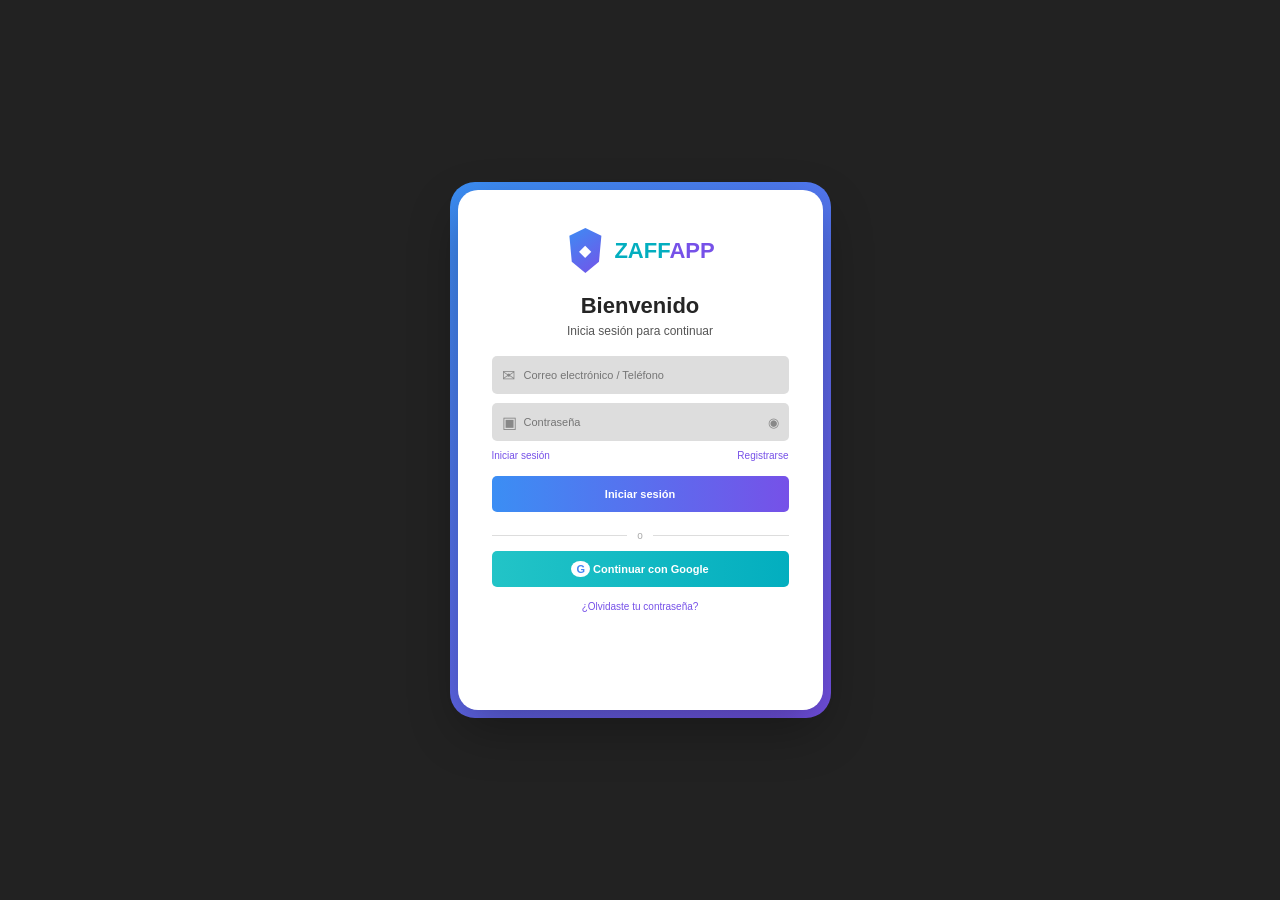
==== Inicio de sesion,Registro e Historial Front Julian-20261007T182016Z-1-001/Inicio de sesion,Registro e Historial Front Julian/Inicio sesion/index.html @ 6aef1ea2 "Front Historial corregido y adaptado" ====
<!DOCTYPE html>
<html lang="en">
<head>
    <meta charset="UTF-8">
    <meta name="viewport" content="width=device-width, initial-scale=1.0">
    <title>Front 1</title>
</head>
<body>
    <!DOCTYPE html>
<html lang="es">
<head>
    <meta charset="UTF-8">
    <meta name="viewport" content="width=device-width, initial-scale=1.0">
    <title>ZAFFAPP</title>
    <link rel="stylesheet" href="style.css">
</head>

<body>

    <!-- ================= LOGIN ================= -->
    <section id="loginScreen" class="screen active">

        <div class="auth-card">

            <div class="logo">
                <div class="logo-icon">◆</div>
                <div class="logo-text">
                    ZAFF<span>APP</span>
                </div>
            </div>

            <h1>Bienvenido</h1>
            <p class="subtitle">Inicia sesión para continuar</p>

            <div class="input-box">
                <span>✉</span>
                <input 
                    type="text" 
                    placeholder="Correo electrónico / Teléfono">
            </div>

            <div class="input-box">
                <span>▣</span>
                <input 
                    type="password" 
                    id="loginPassword"
                    placeholder="Contraseña">

                <button onclick="mostrarPassword('loginPassword')">
                    ◉
                </button>
            </div>

            <div class="links">
                <button>Iniciar sesión</button>

                <button onclick="mostrarPantalla('registerScreen')">
                    Registrarse
                </button>
            </div>

            <button 
                class="main-button"
                onclick="mostrarPantalla('historyScreen')">
                Iniciar sesión
            </button>

            <div class="separador">
                <span>o</span>
            </div>

            <button class="google-button">
                <b>G</b>
                Continuar con Google
            </button>

            <button class="forgot">
                ¿Olvidaste tu contraseña?
            </button>

        </div>

    </section>


    <!-- ================= REGISTRO ================= -->
    <section id="registerScreen" class="screen">

        <div class="auth-card register">

            <button 
                class="back"
                onclick="mostrarPantalla('loginScreen')">
                ‹
            </button>

            <div class="profile-icon">
                ●
            </div>

            <h1>Registro</h1>
            <p class="subtitle">Crea tu cuenta</p>

            <div class="input-box">
                <span>♙</span>
                <input 
                    type="text"
                    placeholder="Nombre de usuario">
            </div>

            <div class="input-box">
                <span>✉</span>
                <input 
                    type="email"
                    placeholder="Correo electrónico">
            </div>

            <div class="input-box">
                <span>▣</span>
                <input 
                    type="text"
                    placeholder="N. Identificación">
            </div>

            <div class="input-box">
                <span>⌕</span>
                <input 
                    type="tel"
                    placeholder="N. Teléfono">
            </div>

            <div class="input-box">
                <span>▣</span>

                <input 
                    type="password"
                    id="registerPassword"
                    placeholder="Contraseña">

                <button 
                    onclick="mostrarPassword('registerPassword')">
                    ◉
                </button>
            </div>

            <button 
                class="main-button"
                onclick="mostrarPantalla('loginScreen')">

                Registrarse

            </button>

            <p class="cuenta">
                ¿Ya tienes cuenta?

                <button 
                    onclick="mostrarPantalla('loginScreen')">

                    Iniciar sesión

                </button>
            </p>

        </div>

    </section>


    <!-- ================= HISTORIAL ================= -->
    <section id="historyScreen" class="screen dashboard-screen">

        <div class="dashboard">

            <!-- SIDEBAR -->

            <aside class="sidebar">

                <div class="side-logo">

                    <div class="logo-icon small">
                        ◆
                    </div>

                    <div class="logo-text">
                        ZAFF<span>APP</span>
                    </div>

                </div>


                <nav>

                    <button class="nav active">
                        ▤
                        <span>Historia</span>
                    </button>

                    <button class="nav">
                        ▥
                        <span>Estadísticas</span>
                    </button>

                    <button class="nav">
                        ⚑
                        <span>Reportes</span>
                    </button>

                    <button class="nav">
                        ▧
                        <span>Mapa</span>
                    </button>

                    <button class="nav">
                        ♧
                        <span>Notificaciones</span>
                    </button>

                    <button class="nav">
                        ⚙
                        <span>Configuración</span>
                    </button>

                </nav>


                <div class="user">

                    <div class="avatar">
                        ●
                    </div>

                    <div>
                        <strong>
                            Nombre_de_usuario
                        </strong>

                        <small>
                            Ver perfil ›
                        </small>
                    </div>

                </div>

            </aside>


            <!-- CONTENIDO -->

            <main class="content">

                <header class="topbar">

                    <div></div>

                    <div class="top-icons">

                        <button>♧</button>
                        <button>⚙</button>

                        <div class="mini-avatar">
                            ●
                        </div>

                    </div>

                </header>


                <div class="page">

                    <h2>Historial</h2>

                    <p class="description">
                        Consulta tus reportes realizados y su estado actual.
                    </p>


                    <!-- BUSCADOR -->

                    <div class="search">

                        <input 
                            type="text"
                            id="searchInput"
                            placeholder="">

                        <span>⌕</span>

                    </div>


                    <!-- FILTROS -->

                    <div class="tabs">

                        <button 
                            class="tab active"
                            onclick="filtrar('Todos', this)">
                            Todos
                        </button>

                        <button 
                            class="tab"
                            onclick="filtrar('En revisión', this)">
                            En revisión
                        </button>

                        <button 
                            class="tab"
                            onclick="filtrar('En proceso', this)">
                            En proceso
                        </button>

                        <button 
                            class="tab"
                            onclick="filtrar('Resueltos', this)">
                            Resueltos
                        </button>

                    </div>


                    <!-- TABLA -->

                    <div class="table">

                        <div class="table-header">

                            <span>Reporte</span>
                            <span>Ubicación</span>
                            <span>Fecha</span>
                            <span>Prioridad</span>

                        </div>


                        <!-- REPORTE 1 -->

                        <div 
                            class="report"
                            data-status="En proceso">

                            <div class="report-info">

                                <div class="report-image road"></div>

                                <div>

                                    <strong>
                                        Vía en mal estado
                                    </strong>

                                    <small>
                                        • Infraestructura
                                    </small>

                                </div>

                            </div>


                            <div class="location">

                                📍 Calle 26 con Carrera 9

                                <small>
                                    Soacha
                                </small>

                            </div>


                            <div>
                                22 de Mayo de 2026
                            </div>


                            <div>
                                <span class="priority high">
                                    Alta
                                </span>
                            </div>

                        </div>


                        <!-- REPORTE 2 -->

                        <div 
                            class="report"
                            data-status="En revisión">

                            <div class="report-info">

                                <div class="report-image protest"></div>

                                <div>

                                    <strong>
                                        Protestas
                                    </strong>

                                    <small>
                                        • Manifestaciones
                                    </small>

                                </div>

                            </div>


                            <div class="location">

                                📍 Carrera 7 con Calle 15

                                <small>
                                    Parque Central
                                </small>

                            </div>


                            <div>
                                22 de Mayo de 2026
                            </div>


                            <div>

                                <span class="priority medium">
                                    Media
                                </span>

                            </div>

                        </div>


                        <!-- REPORTE 3 -->

                        <div 
                            class="report"
                            data-status="Resueltos">

                            <div class="report-info">

                                <div class="report-image robbery"></div>

                                <div>

                                    <strong>
                                        Hurto
                                    </strong>

                                    <small>
                                        • Robos
                                    </small>

                                </div>

                            </div>


                            <div class="location">

                                📍 Calle 3 con Carrera 2

                                <small>
                                    Barrio El Progreso
                                </small>

                            </div>


                            <div>
                                21 de Mayo de 2026
                            </div>


                            <div>

                                <span class="priority low">
                                    Baja
                                </span>

                            </div>

                        </div>

                    </div>

                </div>

            </main>

        </div>

    </section>


    <script src="script.js"></script>

</body>
</html>
</body>
</html>
---- Inicio de sesion,Registro e Historial Front Julian-20261007T182016Z-1-001/Inicio de sesion,Registro e Historial Front Julian/Inicio sesion/style.css ----
* {
    margin: 0;
    padding: 0;
    box-sizing: border-box;
}

:root {

    --azul: #3B8EF4;
    --cyan: #03AEBF;
    --turquesa: #22C4C7;
    --morado: #7651E8;
    --lila: #9A79F2;

    --gris: #dddddf;
    --texto: #252525;

}


body {

    font-family: Arial, Helvetica, sans-serif;

    background: #222;

    color: var(--texto);

}


/* =====================================
   PANTALLAS
===================================== */

.screen {

    display: none;

    min-height: 100vh;

}


.screen.active {

    display: flex;

}


/* =====================================
   LOGIN / REGISTRO
===================================== */

#loginScreen,
#registerScreen {

    align-items: center;

    justify-content: center;

    padding: 30px;

}


.auth-card {

    width: 365px;

    min-height: 520px;

    padding: 38px 34px;

    background: white;

    border-radius: 20px;

    position: relative;

    box-shadow:
        0 20px 50px rgba(0,0,0,.3);

}


.auth-card::before {

    content: "";

    position: absolute;

    z-index: -1;

    inset: -8px;

    border-radius: 25px;

    background:
        linear-gradient(
            140deg,
            var(--azul),
            var(--morado)
        );

}


.logo {

    display: flex;

    justify-content: center;

    align-items: center;

    gap: 9px;

}


.logo-icon {

    width: 40px;

    height: 45px;

    display: grid;

    place-items: center;

    color: white;

    background:
        linear-gradient(
            145deg,
            var(--azul),
            var(--morado)
        );

    clip-path:
        polygon(
            50% 0,
            90% 17%,
            84% 75%,
            50% 100%,
            16% 75%,
            10% 17%
        );

}


.logo-text {

    font-size: 22px;

    font-weight: bold;

    color: var(--cyan);

}


.logo-text span {

    color: var(--morado);

}


.auth-card h1 {

    text-align: center;

    margin-top: 20px;

    font-size: 22px;

}


.subtitle {

    text-align: center;

    font-size: 12px;

    color: #555;

    margin: 5px 0 18px;

}


/* =====================================
   INPUTS
===================================== */

.input-box {

    width: 100%;

    height: 38px;

    background: #ddd;

    border-radius: 5px;

    display: flex;

    align-items: center;

    padding: 0 10px;

    margin: 9px 0;

}


.input-box span {

    width: 22px;

    color: #888;

}


.input-box input {

    flex: 1;

    border: none;

    outline: none;

    background: transparent;

    font-size: 11px;

}


.input-box button {

    border: none;

    background: transparent;

    color: #888;

    cursor: pointer;

}


/* =====================================
   LINKS
===================================== */

.links {

    display: flex;

    justify-content: space-between;

    margin: 6px 0 15px;

}


.links button,
.forgot {

    border: none;

    background: transparent;

    color: var(--morado);

    font-size: 10px;

    cursor: pointer;

}


/* =====================================
   BOTONES
===================================== */

.main-button {

    width: 100%;

    height: 36px;

    border: none;

    border-radius: 5px;

    background:
        linear-gradient(
            90deg,
            var(--azul),
            var(--morado)
        );

    color: white;

    font-size: 11px;

    font-weight: bold;

    cursor: pointer;

}


.main-button:hover {

    filter: brightness(1.1);

}


.separador {

    display: flex;

    align-items: center;

    gap: 10px;

    margin: 18px 0 10px;

    color: #aaa;

    font-size: 10px;

}


.separador::before,
.separador::after {

    content: "";

    height: 1px;

    background: #ddd;

    flex: 1;

}


.google-button {

    width: 100%;

    height: 36px;

    border: none;

    border-radius: 5px;

    color: white;

    font-weight: bold;

    font-size: 11px;

    background:
        linear-gradient(
            90deg,
            var(--turquesa),
            var(--cyan)
        );

}


.google-button b {

    background: white;

    color: #4285F4;

    border-radius: 50%;

    padding: 2px 5px;

}


.forgot {

    display: block;

    margin: 14px auto;

}


/* =====================================
   REGISTRO
===================================== */

.register {

    min-height: 550px;

}


.back {

    position: absolute;

    left: 15px;

    top: 10px;

    border: none;

    background: transparent;

    font-size: 27px;

    color: #777;

}


.profile-icon {

    width: 58px;

    height: 58px;

    margin: 0 auto;

    border-radius: 50%;

    display: grid;

    place-items: center;

    background:
        linear-gradient(
            145deg,
            var(--lila),
            var(--morado)
        );

    color: white;

    font-size: 25px;

}


.register h1 {

    margin-top: 10px;

}


.cuenta {

    text-align: center;

    font-size: 10px;

    margin-top: 12px;

}


.cuenta button {

    border: none;

    background: transparent;

    color: var(--morado);

    cursor: pointer;

}


/* =====================================
   DASHBOARD
===================================== */

.dashboard-screen {

    align-items: center;

    justify-content: center;

    padding: 30px;

}


.dashboard {

    width: min(1060px, 95vw);

    min-height: 560px;

    background: white;

    display: flex;

    border-radius: 12px;

    overflow: hidden;

    box-shadow:
        0 20px 50px rgba(0,0,0,.35);

}


/* =====================================
   SIDEBAR
===================================== */

.sidebar {

    width: 205px;

    border-right: 1px solid #eee;

    padding: 25px 15px;

    display: flex;

    flex-direction: column;

}


.side-logo {

    display: flex;

    align-items: center;

    gap: 8px;

    margin-bottom: 25px;

}


.logo-icon.small {

    width: 29px;

    height: 33px;

    font-size: 12px;

}


.side-logo .logo-text {

    font-size: 18px;

}


nav {

    display: flex;

    flex-direction: column;

    gap: 3px;

}


.nav {

    width: 100%;

    height: 35px;

    border: none;

    border-radius: 5px;

    background: transparent;

    color: #555;

    text-align: left;

    padding: 0 12px;

    font-size: 11px;

    cursor: pointer;

}


.nav span {

    margin-left: 8px;

}


.nav.active {

    background: var(--morado);

    color: white;

}


.user {

    margin-top: auto;

    padding-top: 12px;

    border-top: 1px solid #eee;

    display: flex;

    align-items: center;

    gap: 8px;

}


.avatar {

    width: 35px;

    height: 35px;

    border-radius: 50%;

    display: grid;

    place-items: center;

    background:
        linear-gradient(
            145deg,
            var(--lila),
            var(--morado)
        );

    color: white;

}


.user strong {

    font-size: 9px;

    display: block;

}


.user small {

    font-size: 8px;

    color: #777;

}


/* =====================================
   CONTENIDO
===================================== */

.content {

    flex: 1;

}


.topbar {

    height: 55px;

    border-bottom: 1px solid #eee;

    display: flex;

    justify-content: space-between;

    align-items: center;

    padding: 0 18px;

}


.top-icons {

    display: flex;

    align-items: center;

    gap: 12px;

}


.top-icons button {

    border: none;

    background: transparent;

    color: #777;

    font-size: 16px;

}


.mini-avatar {

    width: 26px;

    height: 26px;

    border-radius: 50%;

    display: grid;

    place-items: center;

    background:
        linear-gradient(
            145deg,
            var(--lila),
            var(--morado)
        );

    color: white;

    font-size: 10px;

}


.page {

    padding: 18px 25px;

}


.page h2 {

    font-size: 18px;

}


.description {

    font-size: 10px;

    color: #555;

    margin: 4px 0 12px;

}


/* =====================================
   BUSCADOR
===================================== */

.search {

    height: 31px;

    border: 1px solid #ddd;

    border-radius: 5px;

    display: flex;

    align-items: center;

    padding: 0 8px;

    margin-bottom: 9px;

}


.search input {

    flex: 1;

    border: none;

    outline: none;

}


.search span {

    color: #999;

}


/* =====================================
   TABS
===================================== */

.tabs {

    display: flex;

    border: 1px solid #ddd;

    border-radius: 5px;

    overflow: hidden;

    margin-bottom: 8px;

}


.tab {

    flex: 1;

    height: 29px;

    border: none;

    background: white;

    font-size: 9px;

    color: #555;

    cursor: pointer;

}


.tab.active {

    background: var(--morado);

    color: white;

}


/* =====================================
   TABLA
===================================== */

.table {

    border: 1px solid #ddd;

    border-radius: 7px;

    overflow: hidden;

}


.table-header,
.report {

    display: grid;

    grid-template-columns:
        2fr
        1.45fr
        1.1fr
        .65fr;

    align-items: center;

}


.table-header {

    min-height: 32px;

    padding: 0 10px;

    background: #fafafa;

    font-size: 9px;

    font-weight: bold;

    color: #555;

}


.report {

    min-height: 72px;

    padding: 7px 10px;

    border-top: 1px solid #eee;

    font-size: 8px;

}


.report-info {

    display: flex;

    align-items: center;

    gap: 9px;

}


.report-info strong {

    display: block;

    font-size: 9px;

}


.report-info small {

    color: #555;

}


/* =====================================
   IMÁGENES DE REPORTES
===================================== */

.report-image {

    width: 58px;

    height: 50px;

    border-radius: 6px;

}


/* Simulación de las imágenes */

.road {

    background:
        linear-gradient(
            145deg,
            #aaa,
            #555
        );

}


.protest {

    background:
        linear-gradient(
            30deg,
            #777,
            #bbb,
            #555
        );

}


.robbery {

    background:
        linear-gradient(
            120deg,
            #444,
            #aaa,
            #666
        );

}


/* =====================================
   UBICACIÓN
===================================== */

.location {

    line-height: 1.5;

}


.location small {

    display: block;

    color: #555;

}


/* =====================================
   PRIORIDADES
===================================== */

.priority {

    padding: 3px 7px;

    border-radius: 20px;

    font-size: 8px;

}


.high {

    background: #ffe0e0;

    color: #c33;

}


.medium {

    background: #fff0cc;

    color: #a66a00;

}


.low {

    background: #ddf4e5;

    color: #27844a;

}


/* =====================================
   RESPONSIVE
===================================== */

@media(max-width: 750px) {

    .sidebar {

        width: 150px;

    }

    .table-header,
    .report {

        grid-template-columns:
            2fr
            1.2fr;

    }

    .table-header span:nth-child(3),
    .table-header span:nth-child(4),

    .report > div:nth-child(3),
    .report > div:nth-child(4) {

        display: none;

    }

}


@media(max-width: 550px) {

    .dashboard {

        width: 100%;

    }

    .sidebar {

        width: 60px;

        padding: 20px 8px;

    }

    .side-logo .logo-text,
    .nav span,
    .user div:last-child {

        display: none;

    }

    .nav {

        text-align: center;

        padding: 0;

    }

    .user {

        justify-content: center;

    }

}
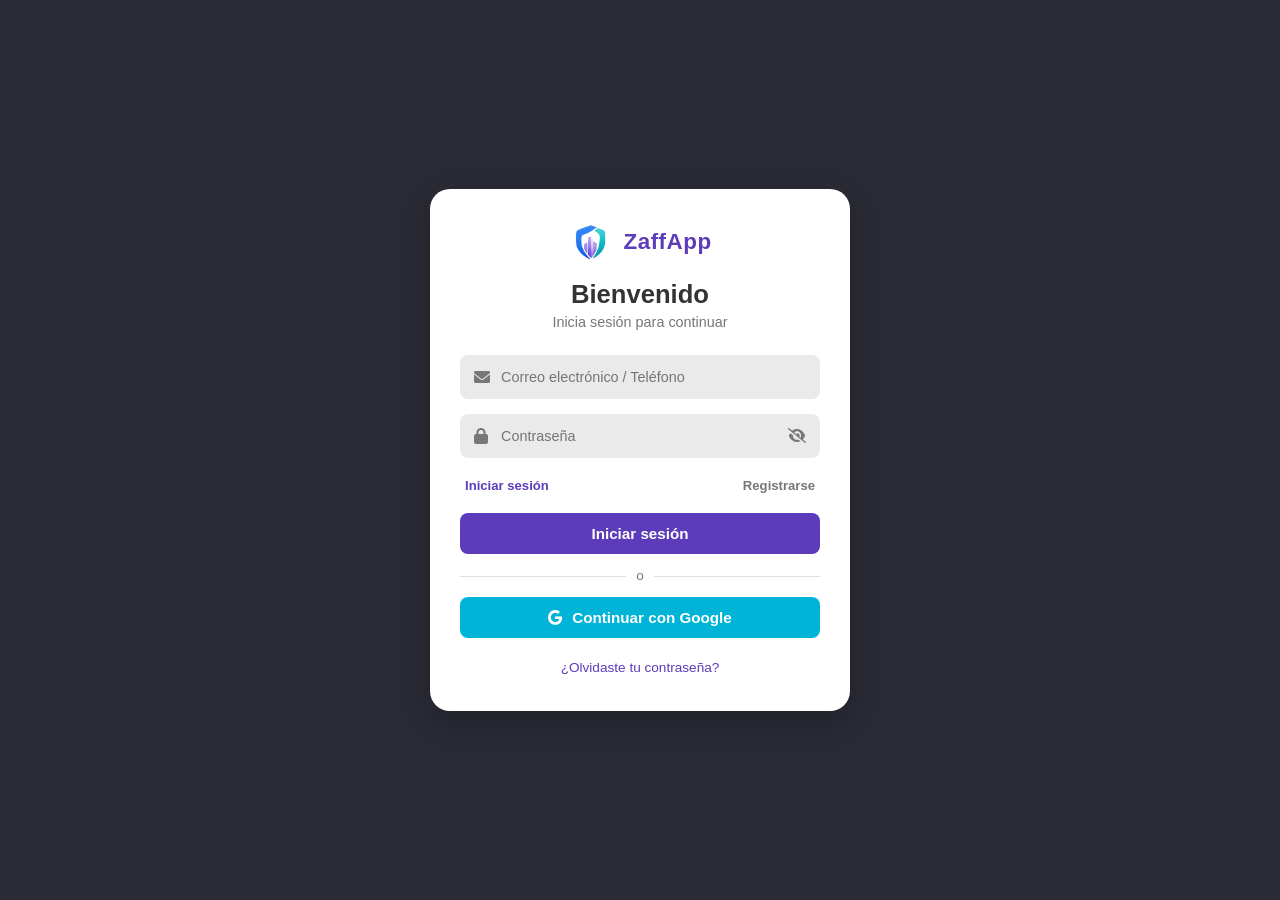
==== commit f0e9ddcd: "Cambios desde main para el login y registro" ====
--- a/Inicio de sesion,Registro e Historial Front Julian-20261007T182016Z-1-001/Inicio de sesion,Registro e Historial Front Julian/Inicio sesion/index.html
+++ b/Inicio de sesion,Registro e Historial Front Julian-20261007T182016Z-1-001/Inicio de sesion,Registro e Historial Front Julian/Inicio sesion/index.html
@@ -1,507 +1,70 @@
 <!DOCTYPE html>
-<html lang="en">
-<head>
-    <meta charset="UTF-8">
-    <meta name="viewport" content="width=device-width, initial-scale=1.0">
-    <title>Front 1</title>
-</head>
-<body>
-    <!DOCTYPE html>
 <html lang="es">
 <head>
     <meta charset="UTF-8">
     <meta name="viewport" content="width=device-width, initial-scale=1.0">
-    <title>ZAFFAPP</title>
+    <title>Zaffapp - Iniciar Sesión</title>
+    <!-- Mismas fuentes e iconos que la plataforma principal -->
+    <link href="https://cdnjs.cloudflare.com/ajax/libs/font-awesome/6.0.0/css/all.min.css" rel="stylesheet">
     <link rel="stylesheet" href="style.css">
 </head>
-
 <body>
 
-    <!-- ================= LOGIN ================= -->
-    <section id="loginScreen" class="screen active">
-
+    <main class="auth-container">
         <div class="auth-card">
-
-            <div class="logo">
-                <div class="logo-icon">◆</div>
-                <div class="logo-text">
-                    ZAFF<span>APP</span>
-                </div>
+            
+            <!-- Logo Zaffapp -->
+            <div class="logo-container">
+                <img src="logo.png" alt="Logo Zaffapp" class="logo-img">
+                <span class="logo-text">ZaffApp</span>
             </div>
 
-            <h1>Bienvenido</h1>
-            <p class="subtitle">Inicia sesión para continuar</p>
-
-            <div class="input-box">
-                <span>✉</span>
-                <input 
-                    type="text" 
-                    placeholder="Correo electrónico / Teléfono">
+            <!-- Encabezado -->
+            <div class="auth-header">
+                <h2>Bienvenido</h2>
+                <p>Inicia sesión para continuar</p>
             </div>
 
-            <div class="input-box">
-                <span>▣</span>
-                <input 
-                    type="password" 
-                    id="loginPassword"
-                    placeholder="Contraseña">
+            <!-- Formulario de acceso -->
+            <form class="auth-form">
+                <div class="input-field">
+                    <i class="fas fa-envelope input-icon"></i>
+                    <input type="text" placeholder="Correo electrónico / Teléfono" required>
+                </div>
 
-                <button onclick="mostrarPassword('loginPassword')">
-                    ◉
-                </button>
-            </div>
+                <div class="input-field">
+                    <i class="fas fa-lock input-icon"></i>
+                    <input type="password" placeholder="Contraseña" required>
+                    <i class="fas fa-eye-slash toggle-password"></i>
+                </div>
 
-            <div class="links">
-                <button>Iniciar sesión</button>
+                <!-- Pestañas / Alternador -->
+                <div class="auth-tabs">
+                    <a href="#" class="tab-link active">Iniciar sesión</a>
+                    <a href="#" class="tab-link">Registrarse</a>
+                </div>
 
-                <button onclick="mostrarPantalla('registerScreen')">
-                    Registrarse
-                </button>
-            </div>
+                <!-- Botón Principal -->
+                <button type="submit" class="btn btn-primary">Iniciar sesión</button>
+            </form>
 
-            <button 
-                class="main-button"
-                onclick="mostrarPantalla('historyScreen')">
-                Iniciar sesión
-            </button>
-
-            <div class="separador">
+            <!-- Separador -->
+            <div class="divider">
                 <span>o</span>
             </div>
 
-            <button class="google-button">
-                <b>G</b>
-                Continuar con Google
+            <!-- Botón Social -->
+            <button type="button" class="btn btn-google">
+                <i class="fab fa-google"></i> Continuar con Google
             </button>
 
-            <button class="forgot">
-                ¿Olvidaste tu contraseña?
-            </button>
+            <!-- Recuperación de clave -->
+            <div class="auth-footer">
+                <a href="#" class="forgot-link">¿Olvidaste tu contraseña?</a>
+            </div>
 
         </div>
-
-    </section>
-
-
-    <!-- ================= REGISTRO ================= -->
-    <section id="registerScreen" class="screen">
-
-        <div class="auth-card register">
-
-            <button 
-                class="back"
-                onclick="mostrarPantalla('loginScreen')">
-                ‹
-            </button>
-
-            <div class="profile-icon">
-                ●
-            </div>
-
-            <h1>Registro</h1>
-            <p class="subtitle">Crea tu cuenta</p>
-
-            <div class="input-box">
-                <span>♙</span>
-                <input 
-                    type="text"
-                    placeholder="Nombre de usuario">
-            </div>
-
-            <div class="input-box">
-                <span>✉</span>
-                <input 
-                    type="email"
-                    placeholder="Correo electrónico">
-            </div>
-
-            <div class="input-box">
-                <span>▣</span>
-                <input 
-                    type="text"
-                    placeholder="N. Identificación">
-            </div>
-
-            <div class="input-box">
-                <span>⌕</span>
-                <input 
-                    type="tel"
-                    placeholder="N. Teléfono">
-            </div>
-
-            <div class="input-box">
-                <span>▣</span>
-
-                <input 
-                    type="password"
-                    id="registerPassword"
-                    placeholder="Contraseña">
-
-                <button 
-                    onclick="mostrarPassword('registerPassword')">
-                    ◉
-                </button>
-            </div>
-
-            <button 
-                class="main-button"
-                onclick="mostrarPantalla('loginScreen')">
-
-                Registrarse
-
-            </button>
-
-            <p class="cuenta">
-                ¿Ya tienes cuenta?
-
-                <button 
-                    onclick="mostrarPantalla('loginScreen')">
-
-                    Iniciar sesión
-
-                </button>
-            </p>
-
-        </div>
-
-    </section>
-
-
-    <!-- ================= HISTORIAL ================= -->
-    <section id="historyScreen" class="screen dashboard-screen">
-
-        <div class="dashboard">
-
-            <!-- SIDEBAR -->
-
-            <aside class="sidebar">
-
-                <div class="side-logo">
-
-                    <div class="logo-icon small">
-                        ◆
-                    </div>
-
-                    <div class="logo-text">
-                        ZAFF<span>APP</span>
-                    </div>
-
-                </div>
-
-
-                <nav>
-
-                    <button class="nav active">
-                        ▤
-                        <span>Historia</span>
-                    </button>
-
-                    <button class="nav">
-                        ▥
-                        <span>Estadísticas</span>
-                    </button>
-
-                    <button class="nav">
-                        ⚑
-                        <span>Reportes</span>
-                    </button>
-
-                    <button class="nav">
-                        ▧
-                        <span>Mapa</span>
-                    </button>
-
-                    <button class="nav">
-                        ♧
-                        <span>Notificaciones</span>
-                    </button>
-
-                    <button class="nav">
-                        ⚙
-                        <span>Configuración</span>
-                    </button>
-
-                </nav>
-
-
-                <div class="user">
-
-                    <div class="avatar">
-                        ●
-                    </div>
-
-                    <div>
-                        <strong>
-                            Nombre_de_usuario
-                        </strong>
-
-                        <small>
-                            Ver perfil ›
-                        </small>
-                    </div>
-
-                </div>
-
-            </aside>
-
-
-            <!-- CONTENIDO -->
-
-            <main class="content">
-
-                <header class="topbar">
-
-                    <div></div>
-
-                    <div class="top-icons">
-
-                        <button>♧</button>
-                        <button>⚙</button>
-
-                        <div class="mini-avatar">
-                            ●
-                        </div>
-
-                    </div>
-
-                </header>
-
-
-                <div class="page">
-
-                    <h2>Historial</h2>
-
-                    <p class="description">
-                        Consulta tus reportes realizados y su estado actual.
-                    </p>
-
-
-                    <!-- BUSCADOR -->
-
-                    <div class="search">
-
-                        <input 
-                            type="text"
-                            id="searchInput"
-                            placeholder="">
-
-                        <span>⌕</span>
-
-                    </div>
-
-
-                    <!-- FILTROS -->
-
-                    <div class="tabs">
-
-                        <button 
-                            class="tab active"
-                            onclick="filtrar('Todos', this)">
-                            Todos
-                        </button>
-
-                        <button 
-                            class="tab"
-                            onclick="filtrar('En revisión', this)">
-                            En revisión
-                        </button>
-
-                        <button 
-                            class="tab"
-                            onclick="filtrar('En proceso', this)">
-                            En proceso
-                        </button>
-
-                        <button 
-                            class="tab"
-                            onclick="filtrar('Resueltos', this)">
-                            Resueltos
-                        </button>
-
-                    </div>
-
-
-                    <!-- TABLA -->
-
-                    <div class="table">
-
-                        <div class="table-header">
-
-                            <span>Reporte</span>
-                            <span>Ubicación</span>
-                            <span>Fecha</span>
-                            <span>Prioridad</span>
-
-                        </div>
-
-
-                        <!-- REPORTE 1 -->
-
-                        <div 
-                            class="report"
-                            data-status="En proceso">
-
-                            <div class="report-info">
-
-                                <div class="report-image road"></div>
-
-                                <div>
-
-                                    <strong>
-                                        Vía en mal estado
-                                    </strong>
-
-                                    <small>
-                                        • Infraestructura
-                                    </small>
-
-                                </div>
-
-                            </div>
-
-
-                            <div class="location">
-
-                                📍 Calle 26 con Carrera 9
-
-                                <small>
-                                    Soacha
-                                </small>
-
-                            </div>
-
-
-                            <div>
-                                22 de Mayo de 2026
-                            </div>
-
-
-                            <div>
-                                <span class="priority high">
-                                    Alta
-                                </span>
-                            </div>
-
-                        </div>
-
-
-                        <!-- REPORTE 2 -->
-
-                        <div 
-                            class="report"
-                            data-status="En revisión">
-
-                            <div class="report-info">
-
-                                <div class="report-image protest"></div>
-
-                                <div>
-
-                                    <strong>
-                                        Protestas
-                                    </strong>
-
-                                    <small>
-                                        • Manifestaciones
-                                    </small>
-
-                                </div>
-
-                            </div>
-
-
-                            <div class="location">
-
-                                📍 Carrera 7 con Calle 15
-
-                                <small>
-                                    Parque Central
-                                </small>
-
-                            </div>
-
-
-                            <div>
-                                22 de Mayo de 2026
-                            </div>
-
-
-                            <div>
-
-                                <span class="priority medium">
-                                    Media
-                                </span>
-
-                            </div>
-
-                        </div>
-
-
-                        <!-- REPORTE 3 -->
-
-                        <div 
-                            class="report"
-                            data-status="Resueltos">
-
-                            <div class="report-info">
-
-                                <div class="report-image robbery"></div>
-
-                                <div>
-
-                                    <strong>
-                                        Hurto
-                                    </strong>
-
-                                    <small>
-                                        • Robos
-                                    </small>
-
-                                </div>
-
-                            </div>
-
-
-                            <div class="location">
-
-                                📍 Calle 3 con Carrera 2
-
-                                <small>
-                                    Barrio El Progreso
-                                </small>
-
-                            </div>
-
-
-                            <div>
-                                21 de Mayo de 2026
-                            </div>
-
-
-                            <div>
-
-                                <span class="priority low">
-                                    Baja
-                                </span>
-
-                            </div>
-
-                        </div>
-
-                    </div>
-
-                </div>
-
-            </main>
-
-        </div>
-
-    </section>
-
-
-    <script src="script.js"></script>
+    </main>
 
 </body>
-</html>
-</body>
 </html>
--- a/Inicio de sesion,Registro e Historial Front Julian-20261007T182016Z-1-001/Inicio de sesion,Registro e Historial Front Julian/Inicio sesion/style.css
+++ b/Inicio de sesion,Registro e Historial Front Julian-20261007T182016Z-1-001/Inicio de sesion,Registro e Historial Front Julian/Inicio sesion/style.css
@@ -1,1161 +1,227 @@
+/* Mismas variables del sistema de diseño Zaffapp */
+:root {
+    --primary-color: #5c3cba;
+    --primary-light: #F0EDFF;
+    --primary-hover: #4a2fa3;
+    --text-dark: #333333;
+    --text-gray: #777777;
+    --bg-color: #2b2b36; /* Fondo oscuro de la pantalla de Login */
+    --white: #FFFFFF;
+    --border-color: #E0E0E0;
+    --input-bg: #EAEAEA;
+    --cyan-color: #00b4d8;
+    --cyan-hover: #0096c7;
+    --text-muted: #888888;
+}
+
 * {
     margin: 0;
     padding: 0;
     box-sizing: border-box;
-}
-
-:root {
-
-    --azul: #3B8EF4;
-    --cyan: #03AEBF;
-    --turquesa: #22C4C7;
-    --morado: #7651E8;
-    --lila: #9A79F2;
-
-    --gris: #dddddf;
-    --texto: #252525;
-
-}
-
+    font-family: 'Segoe UI', Tahoma, Geneva, Verdana, sans-serif;
+}
 
 body {
-
-    font-family: Arial, Helvetica, sans-serif;
-
-    background: #222;
-
-    color: var(--texto);
-
-}
-
-
-/* =====================================
-   PANTALLAS
-===================================== */
-
-.screen {
-
-    display: none;
-
+    background-color: var(--bg-color);
     min-height: 100vh;
-
-}
-
-
-.screen.active {
-
-    display: flex;
-
-}
-
-
-/* =====================================
-   LOGIN / REGISTRO
-===================================== */
-
-#loginScreen,
-#registerScreen {
-
-    align-items: center;
-
+    display: flex;
+    align-items: center;
     justify-content: center;
-
-    padding: 30px;
-
-}
-
-
+    padding: 20px;
+}
+
+/* Contenedor central */
+.auth-container {
+    width: 100%;
+    max-width: 420px;
+}
+
+/* Tarjeta Principal */
 .auth-card {
-
-    width: 365px;
-
-    min-height: 520px;
-
-    padding: 38px 34px;
-
-    background: white;
-
+    background-color: var(--white);
     border-radius: 20px;
-
+    padding: 35px 30px;
+    box-shadow: 0 10px 30px rgba(0, 0, 0, 0.25);
+    display: flex;
+    flex-direction: column;
+    align-items: center;
+}
+
+/* Identidad corporativa */
+.logo-container {
+    display: flex;
+    align-items: center;
+    gap: 10px;
+    margin-bottom: 20px;
+}
+
+.logo-img {
+    height: 36px;
+    width: auto;
+}
+
+.logo-text {
+    font-size: 1.4rem;
+    font-weight: 800;
+    color: var(--primary-color);
+    letter-spacing: 0.5px;
+}
+
+/* Textos de bienvenida */
+.auth-header {
+    text-align: center;
+    margin-bottom: 25px;
+}
+
+.auth-header h2 {
+    color: var(--text-dark);
+    font-size: 1.6rem;
+    font-weight: 700;
+    margin-bottom: 5px;
+}
+
+.auth-header p {
+    color: var(--text-gray);
+    font-size: 0.9rem;
+}
+
+/* Formulario e Inputs */
+.auth-form {
+    width: 100%;
+    display: flex;
+    flex-direction: column;
+    gap: 15px;
+}
+
+.input-field {
     position: relative;
-
-    box-shadow:
-        0 20px 50px rgba(0,0,0,.3);
-
-}
-
-
-.auth-card::before {
-
-    content: "";
-
+    display: flex;
+    align-items: center;
+}
+
+.input-field input {
+    width: 100%;
+    padding: 13px 40px;
+    background-color: var(--input-bg);
+    border: 1px solid transparent;
+    border-radius: 8px;
+    font-size: 0.9rem;
+    color: var(--text-dark);
+    outline: none;
+    transition: all 0.3s ease;
+}
+
+.input-field input:focus {
+    background-color: var(--white);
+    border-color: var(--primary-color);
+    box-shadow: 0 0 0 3px var(--primary-light);
+}
+
+.input-icon {
     position: absolute;
-
-    z-index: -1;
-
-    inset: -8px;
-
-    border-radius: 25px;
-
-    background:
-        linear-gradient(
-            140deg,
-            var(--azul),
-            var(--morado)
-        );
-
-}
-
-
-.logo {
-
-    display: flex;
-
+    left: 14px;
+    color: var(--text-gray);
+    font-size: 1rem;
+}
+
+.toggle-password {
+    position: absolute;
+    right: 14px;
+    color: var(--text-gray);
+    cursor: pointer;
+    font-size: 0.9rem;
+}
+
+/* Pestañas de navegación interna */
+.auth-tabs {
+    display: flex;
+    justify-content: space-between;
+    margin: 5px 0;
+    padding: 0 5px;
+}
+
+.tab-link {
+    font-size: 0.82rem;
+    color: var(--primary-color);
+    text-decoration: none;
+    font-weight: 600;
+}
+
+.tab-link:not(.active) {
+    color: var(--text-gray);
+}
+
+.tab-link:hover {
+    text-decoration: underline;
+}
+
+/* Botones */
+.btn {
+    width: 100%;
+    padding: 12px;
+    border: none;
+    border-radius: 8px;
+    font-size: 0.95rem;
+    font-weight: 600;
+    cursor: pointer;
+    display: flex;
+    align-items: center;
     justify-content: center;
-
-    align-items: center;
-
-    gap: 9px;
-
-}
-
-
-.logo-icon {
-
-    width: 40px;
-
-    height: 45px;
-
-    display: grid;
-
-    place-items: center;
-
-    color: white;
-
-    background:
-        linear-gradient(
-            145deg,
-            var(--azul),
-            var(--morado)
-        );
-
-    clip-path:
-        polygon(
-            50% 0,
-            90% 17%,
-            84% 75%,
-            50% 100%,
-            16% 75%,
-            10% 17%
-        );
-
-}
-
-
-.logo-text {
-
-    font-size: 22px;
-
-    font-weight: bold;
-
-    color: var(--cyan);
-
-}
-
-
-.logo-text span {
-
-    color: var(--morado);
-
-}
-
-
-.auth-card h1 {
-
+    gap: 10px;
+    transition: background-color 0.2s ease, transform 0.1s ease;
+}
+
+.btn:active {
+    transform: scale(0.99);
+}
+
+.btn-primary {
+    background-color: var(--primary-color);
+    color: var(--white);
+}
+
+.btn-primary:hover {
+    background-color: var(--primary-hover);
+}
+
+.btn-google {
+    background-color: var(--cyan-color);
+    color: var(--white);
+}
+
+.btn-google:hover {
+    background-color: var(--cyan-hover);
+}
+
+/* Separador "o" */
+.divider {
+    width: 100%;
     text-align: center;
-
+    border-bottom: 1px solid var(--border-color);
+    line-height: 0.1em;
+    margin: 20px 0;
+}
+
+.divider span {
+    background: var(--white);
+    padding: 0 10px;
+    color: var(--text-gray);
+    font-size: 0.85rem;
+}
+
+/* Pie de tarjeta */
+.auth-footer {
     margin-top: 20px;
-
-    font-size: 22px;
-
-}
-
-
-.subtitle {
-
     text-align: center;
-
-    font-size: 12px;
-
-    color: #555;
-
-    margin: 5px 0 18px;
-
-}
-
-
-/* =====================================
-   INPUTS
-===================================== */
-
-.input-box {
-
-    width: 100%;
-
-    height: 38px;
-
-    background: #ddd;
-
-    border-radius: 5px;
-
-    display: flex;
-
-    align-items: center;
-
-    padding: 0 10px;
-
-    margin: 9px 0;
-
-}
-
-
-.input-box span {
-
-    width: 22px;
-
-    color: #888;
-
-}
-
-
-.input-box input {
-
-    flex: 1;
-
-    border: none;
-
-    outline: none;
-
-    background: transparent;
-
-    font-size: 11px;
-
-}
-
-
-.input-box button {
-
-    border: none;
-
-    background: transparent;
-
-    color: #888;
-
-    cursor: pointer;
-
-}
-
-
-/* =====================================
-   LINKS
-===================================== */
-
-.links {
-
-    display: flex;
-
-    justify-content: space-between;
-
-    margin: 6px 0 15px;
-
-}
-
-
-.links button,
-.forgot {
-
-    border: none;
-
-    background: transparent;
-
-    color: var(--morado);
-
-    font-size: 10px;
-
-    cursor: pointer;
-
-}
-
-
-/* =====================================
-   BOTONES
-===================================== */
-
-.main-button {
-
-    width: 100%;
-
-    height: 36px;
-
-    border: none;
-
-    border-radius: 5px;
-
-    background:
-        linear-gradient(
-            90deg,
-            var(--azul),
-            var(--morado)
-        );
-
-    color: white;
-
-    font-size: 11px;
-
-    font-weight: bold;
-
-    cursor: pointer;
-
-}
-
-
-.main-button:hover {
-
-    filter: brightness(1.1);
-
-}
-
-
-.separador {
-
-    display: flex;
-
-    align-items: center;
-
-    gap: 10px;
-
-    margin: 18px 0 10px;
-
-    color: #aaa;
-
-    font-size: 10px;
-
-}
-
-
-.separador::before,
-.separador::after {
-
-    content: "";
-
-    height: 1px;
-
-    background: #ddd;
-
-    flex: 1;
-
-}
-
-
-.google-button {
-
-    width: 100%;
-
-    height: 36px;
-
-    border: none;
-
-    border-radius: 5px;
-
-    color: white;
-
-    font-weight: bold;
-
-    font-size: 11px;
-
-    background:
-        linear-gradient(
-            90deg,
-            var(--turquesa),
-            var(--cyan)
-        );
-
-}
-
-
-.google-button b {
-
-    background: white;
-
-    color: #4285F4;
-
-    border-radius: 50%;
-
-    padding: 2px 5px;
-
-}
-
-
-.forgot {
-
-    display: block;
-
-    margin: 14px auto;
-
-}
-
-
-/* =====================================
-   REGISTRO
-===================================== */
-
-.register {
-
-    min-height: 550px;
-
-}
-
-
-.back {
-
-    position: absolute;
-
-    left: 15px;
-
-    top: 10px;
-
-    border: none;
-
-    background: transparent;
-
-    font-size: 27px;
-
-    color: #777;
-
-}
-
-
-.profile-icon {
-
-    width: 58px;
-
-    height: 58px;
-
-    margin: 0 auto;
-
-    border-radius: 50%;
-
-    display: grid;
-
-    place-items: center;
-
-    background:
-        linear-gradient(
-            145deg,
-            var(--lila),
-            var(--morado)
-        );
-
-    color: white;
-
-    font-size: 25px;
-
-}
-
-
-.register h1 {
-
-    margin-top: 10px;
-
-}
-
-
-.cuenta {
-
-    text-align: center;
-
-    font-size: 10px;
-
-    margin-top: 12px;
-
-}
-
-
-.cuenta button {
-
-    border: none;
-
-    background: transparent;
-
-    color: var(--morado);
-
-    cursor: pointer;
-
-}
-
-
-/* =====================================
-   DASHBOARD
-===================================== */
-
-.dashboard-screen {
-
-    align-items: center;
-
-    justify-content: center;
-
-    padding: 30px;
-
-}
-
-
-.dashboard {
-
-    width: min(1060px, 95vw);
-
-    min-height: 560px;
-
-    background: white;
-
-    display: flex;
-
-    border-radius: 12px;
-
-    overflow: hidden;
-
-    box-shadow:
-        0 20px 50px rgba(0,0,0,.35);
-
-}
-
-
-/* =====================================
-   SIDEBAR
-===================================== */
-
-.sidebar {
-
-    width: 205px;
-
-    border-right: 1px solid #eee;
-
-    padding: 25px 15px;
-
-    display: flex;
-
-    flex-direction: column;
-
-}
-
-
-.side-logo {
-
-    display: flex;
-
-    align-items: center;
-
-    gap: 8px;
-
-    margin-bottom: 25px;
-
-}
-
-
-.logo-icon.small {
-
-    width: 29px;
-
-    height: 33px;
-
-    font-size: 12px;
-
-}
-
-
-.side-logo .logo-text {
-
-    font-size: 18px;
-
-}
-
-
-nav {
-
-    display: flex;
-
-    flex-direction: column;
-
-    gap: 3px;
-
-}
-
-
-.nav {
-
-    width: 100%;
-
-    height: 35px;
-
-    border: none;
-
-    border-radius: 5px;
-
-    background: transparent;
-
-    color: #555;
-
-    text-align: left;
-
-    padding: 0 12px;
-
-    font-size: 11px;
-
-    cursor: pointer;
-
-}
-
-
-.nav span {
-
-    margin-left: 8px;
-
-}
-
-
-.nav.active {
-
-    background: var(--morado);
-
-    color: white;
-
-}
-
-
-.user {
-
-    margin-top: auto;
-
-    padding-top: 12px;
-
-    border-top: 1px solid #eee;
-
-    display: flex;
-
-    align-items: center;
-
-    gap: 8px;
-
-}
-
-
-.avatar {
-
-    width: 35px;
-
-    height: 35px;
-
-    border-radius: 50%;
-
-    display: grid;
-
-    place-items: center;
-
-    background:
-        linear-gradient(
-            145deg,
-            var(--lila),
-            var(--morado)
-        );
-
-    color: white;
-
-}
-
-
-.user strong {
-
-    font-size: 9px;
-
-    display: block;
-
-}
-
-
-.user small {
-
-    font-size: 8px;
-
-    color: #777;
-
-}
-
-
-/* =====================================
-   CONTENIDO
-===================================== */
-
-.content {
-
-    flex: 1;
-
-}
-
-
-.topbar {
-
-    height: 55px;
-
-    border-bottom: 1px solid #eee;
-
-    display: flex;
-
-    justify-content: space-between;
-
-    align-items: center;
-
-    padding: 0 18px;
-
-}
-
-
-.top-icons {
-
-    display: flex;
-
-    align-items: center;
-
-    gap: 12px;
-
-}
-
-
-.top-icons button {
-
-    border: none;
-
-    background: transparent;
-
-    color: #777;
-
-    font-size: 16px;
-
-}
-
-
-.mini-avatar {
-
-    width: 26px;
-
-    height: 26px;
-
-    border-radius: 50%;
-
-    display: grid;
-
-    place-items: center;
-
-    background:
-        linear-gradient(
-            145deg,
-            var(--lila),
-            var(--morado)
-        );
-
-    color: white;
-
-    font-size: 10px;
-
-}
-
-
-.page {
-
-    padding: 18px 25px;
-
-}
-
-
-.page h2 {
-
-    font-size: 18px;
-
-}
-
-
-.description {
-
-    font-size: 10px;
-
-    color: #555;
-
-    margin: 4px 0 12px;
-
-}
-
-
-/* =====================================
-   BUSCADOR
-===================================== */
-
-.search {
-
-    height: 31px;
-
-    border: 1px solid #ddd;
-
-    border-radius: 5px;
-
-    display: flex;
-
-    align-items: center;
-
-    padding: 0 8px;
-
-    margin-bottom: 9px;
-
-}
-
-
-.search input {
-
-    flex: 1;
-
-    border: none;
-
-    outline: none;
-
-}
-
-
-.search span {
-
-    color: #999;
-
-}
-
-
-/* =====================================
-   TABS
-===================================== */
-
-.tabs {
-
-    display: flex;
-
-    border: 1px solid #ddd;
-
-    border-radius: 5px;
-
-    overflow: hidden;
-
-    margin-bottom: 8px;
-
-}
-
-
-.tab {
-
-    flex: 1;
-
-    height: 29px;
-
-    border: none;
-
-    background: white;
-
-    font-size: 9px;
-
-    color: #555;
-
-    cursor: pointer;
-
-}
-
-
-.tab.active {
-
-    background: var(--morado);
-
-    color: white;
-
-}
-
-
-/* =====================================
-   TABLA
-===================================== */
-
-.table {
-
-    border: 1px solid #ddd;
-
-    border-radius: 7px;
-
-    overflow: hidden;
-
-}
-
-
-.table-header,
-.report {
-
-    display: grid;
-
-    grid-template-columns:
-        2fr
-        1.45fr
-        1.1fr
-        .65fr;
-
-    align-items: center;
-
-}
-
-
-.table-header {
-
-    min-height: 32px;
-
-    padding: 0 10px;
-
-    background: #fafafa;
-
-    font-size: 9px;
-
-    font-weight: bold;
-
-    color: #555;
-
-}
-
-
-.report {
-
-    min-height: 72px;
-
-    padding: 7px 10px;
-
-    border-top: 1px solid #eee;
-
-    font-size: 8px;
-
-}
-
-
-.report-info {
-
-    display: flex;
-
-    align-items: center;
-
-    gap: 9px;
-
-}
-
-
-.report-info strong {
-
-    display: block;
-
-    font-size: 9px;
-
-}
-
-
-.report-info small {
-
-    color: #555;
-
-}
-
-
-/* =====================================
-   IMÁGENES DE REPORTES
-===================================== */
-
-.report-image {
-
-    width: 58px;
-
-    height: 50px;
-
-    border-radius: 6px;
-
-}
-
-
-/* Simulación de las imágenes */
-
-.road {
-
-    background:
-        linear-gradient(
-            145deg,
-            #aaa,
-            #555
-        );
-
-}
-
-
-.protest {
-
-    background:
-        linear-gradient(
-            30deg,
-            #777,
-            #bbb,
-            #555
-        );
-
-}
-
-
-.robbery {
-
-    background:
-        linear-gradient(
-            120deg,
-            #444,
-            #aaa,
-            #666
-        );
-
-}
-
-
-/* =====================================
-   UBICACIÓN
-===================================== */
-
-.location {
-
-    line-height: 1.5;
-
-}
-
-
-.location small {
-
-    display: block;
-
-    color: #555;
-
-}
-
-
-/* =====================================
-   PRIORIDADES
-===================================== */
-
-.priority {
-
-    padding: 3px 7px;
-
-    border-radius: 20px;
-
-    font-size: 8px;
-
-}
-
-
-.high {
-
-    background: #ffe0e0;
-
-    color: #c33;
-
-}
-
-
-.medium {
-
-    background: #fff0cc;
-
-    color: #a66a00;
-
-}
-
-
-.low {
-
-    background: #ddf4e5;
-
-    color: #27844a;
-
-}
-
-
-/* =====================================
-   RESPONSIVE
-===================================== */
-
-@media(max-width: 750px) {
-
-    .sidebar {
-
-        width: 150px;
-
-    }
-
-    .table-header,
-    .report {
-
-        grid-template-columns:
-            2fr
-            1.2fr;
-
-    }
-
-    .table-header span:nth-child(3),
-    .table-header span:nth-child(4),
-
-    .report > div:nth-child(3),
-    .report > div:nth-child(4) {
-
-        display: none;
-
-    }
-
-}
-
-
-@media(max-width: 550px) {
-
-    .dashboard {
-
-        width: 100%;
-
-    }
-
-    .sidebar {
-
-        width: 60px;
-
-        padding: 20px 8px;
-
-    }
-
-    .side-logo .logo-text,
-    .nav span,
-    .user div:last-child {
-
-        display: none;
-
-    }
-
-    .nav {
-
-        text-align: center;
-
-        padding: 0;
-
-    }
-
-    .user {
-
-        justify-content: center;
-
-    }
-
+}
+
+.forgot-link {
+    color: var(--primary-color);
+    font-size: 0.85rem;
+    text-decoration: none;
+    font-weight: 500;
+}
+
+.forgot-link:hover {
+    text-decoration: underline;
 }
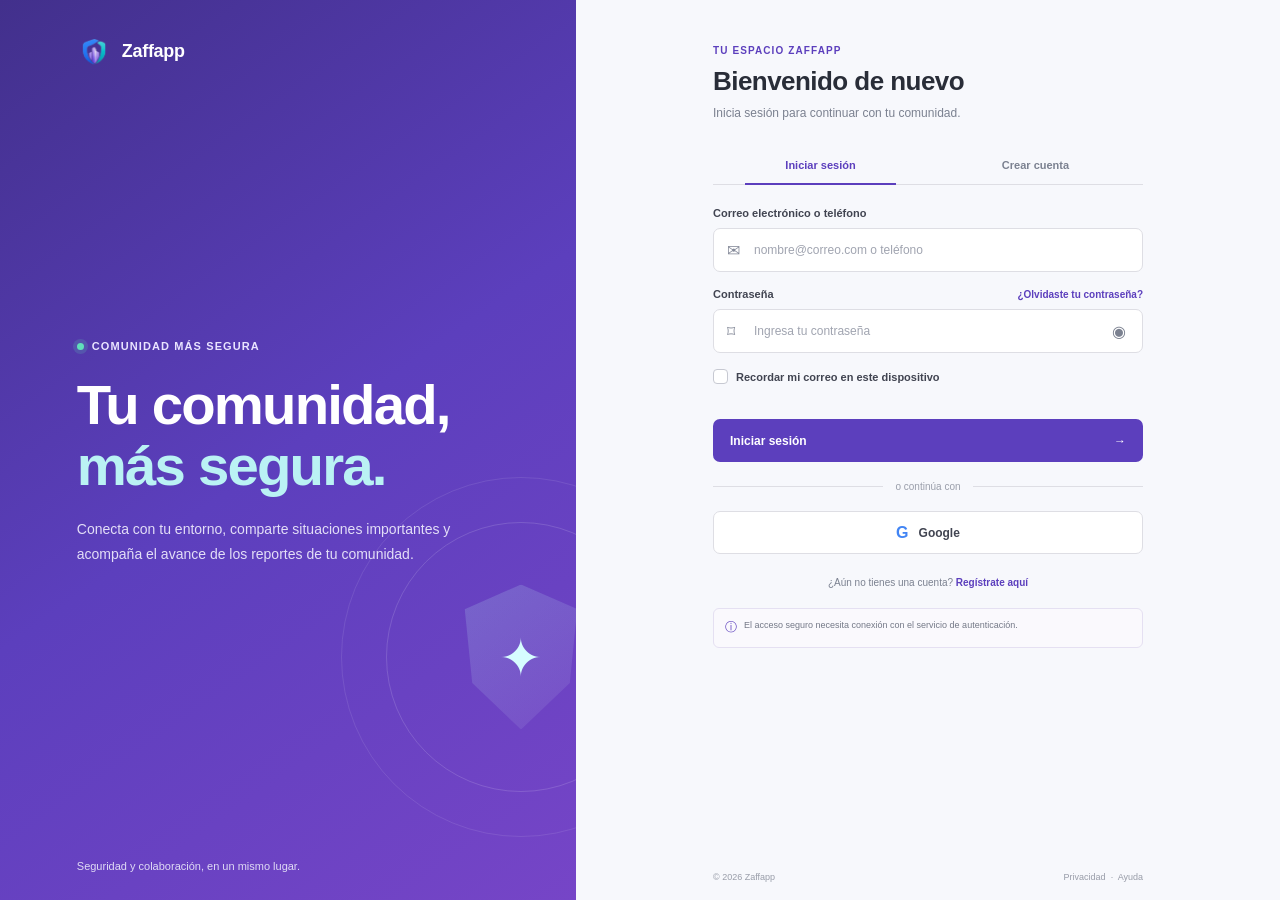
==== commit b8e4db82: "Actualizacion desde rama principal Front pagina web" ====
--- a/Inicio de sesion,Registro e Historial Front Julian-20261007T182016Z-1-001/Inicio de sesion,Registro e Historial Front Julian/Inicio sesion/index.html
+++ b/Inicio de sesion,Registro e Historial Front Julian-20261007T182016Z-1-001/Inicio de sesion,Registro e Historial Front Julian/Inicio sesion/index.html
@@ -1,70 +1,216 @@
-<!DOCTYPE html>
-<html lang="es">
-<head>
-    <meta charset="UTF-8">
-    <meta name="viewport" content="width=device-width, initial-scale=1.0">
-    <title>Zaffapp - Iniciar Sesión</title>
-    <!-- Mismas fuentes e iconos que la plataforma principal -->
-    <link href="https://cdnjs.cloudflare.com/ajax/libs/font-awesome/6.0.0/css/all.min.css" rel="stylesheet">
-    <link rel="stylesheet" href="style.css">
-</head>
-<body>
-
-    <main class="auth-container">
-        <div class="auth-card">
-            
-            <!-- Logo Zaffapp -->
-            <div class="logo-container">
-                <img src="logo.png" alt="Logo Zaffapp" class="logo-img">
-                <span class="logo-text">ZaffApp</span>
-            </div>
-
-            <!-- Encabezado -->
-            <div class="auth-header">
-                <h2>Bienvenido</h2>
-                <p>Inicia sesión para continuar</p>
-            </div>
-
-            <!-- Formulario de acceso -->
-            <form class="auth-form">
-                <div class="input-field">
-                    <i class="fas fa-envelope input-icon"></i>
-                    <input type="text" placeholder="Correo electrónico / Teléfono" required>
-                </div>
-
-                <div class="input-field">
-                    <i class="fas fa-lock input-icon"></i>
-                    <input type="password" placeholder="Contraseña" required>
-                    <i class="fas fa-eye-slash toggle-password"></i>
-                </div>
-
-                <!-- Pestañas / Alternador -->
-                <div class="auth-tabs">
-                    <a href="#" class="tab-link active">Iniciar sesión</a>
-                    <a href="#" class="tab-link">Registrarse</a>
-                </div>
-
-                <!-- Botón Principal -->
-                <button type="submit" class="btn btn-primary">Iniciar sesión</button>
-            </form>
-
-            <!-- Separador -->
-            <div class="divider">
-                <span>o</span>
-            </div>
-
-            <!-- Botón Social -->
-            <button type="button" class="btn btn-google">
-                <i class="fab fa-google"></i> Continuar con Google
-            </button>
-
-            <!-- Recuperación de clave -->
-            <div class="auth-footer">
-                <a href="#" class="forgot-link">¿Olvidaste tu contraseña?</a>
-            </div>
-
-        </div>
-    </main>
-
-</body>
-</html>+<!DOCTYPE html>
+<html lang="es">
+<head>
+  <meta charset="UTF-8">
+  <meta name="viewport" content="width=device-width, initial-scale=1.0">
+  <meta name="theme-color" content="#f7f8fc">
+  <title>Zaffapp - Iniciar sesión</title>
+  <link rel="stylesheet" href="style.css">
+</head>
+<body>
+  <main class="auth-layout">
+    <section class="welcome-panel" aria-label="Bienvenida a Zaffapp">
+      <a class="brand" href="index.html" aria-label="Zaffapp, inicio">
+        <img src="logo.png" alt="" class="logo-img">
+        <span>Zaffapp</span>
+      </a>
+      <div class="welcome-copy">
+        <span class="welcome-kicker"><span class="live-dot"></span> Comunidad más segura</span>
+        <h1>Tu comunidad,<br><span>más segura.</span></h1>
+        <p>Conecta con tu entorno, comparte situaciones importantes y acompaña el avance de los reportes de tu comunidad.</p>
+      </div>
+      <div class="welcome-decoration" aria-hidden="true">
+        <span class="decoration-ring ring-one"></span>
+        <span class="decoration-ring ring-two"></span>
+        <span class="decoration-shield">✦</span>
+      </div>
+      <p class="welcome-footer">Seguridad y colaboración, en un mismo lugar.</p>
+    </section>
+
+    <section class="auth-panel" aria-labelledby="loginTitle">
+      <div class="auth-card">
+        <div class="mobile-brand" aria-hidden="true"><img src="logo.png" alt=""><span>Zaffapp</span></div>
+        <header class="auth-header">
+          <span class="eyebrow">TU ESPACIO ZAFFAPP</span>
+          <h2 id="loginTitle">Bienvenido de nuevo</h2>
+          <p>Inicia sesión para continuar con tu comunidad.</p>
+        </header>
+
+        <div class="auth-tabs" aria-label="Opciones de cuenta">
+          <span class="tab-link active" aria-current="page">Iniciar sesión</span>
+          <a href="../Registro/index.html" class="tab-link">Crear cuenta</a>
+        </div>
+
+        <form class="auth-form" id="loginForm">
+          <label for="identity">Correo electrónico o teléfono</label>
+          <div class="input-field">
+            <span class="input-icon" aria-hidden="true">✉</span>
+            <input id="identity" name="identity" type="text" autocomplete="username" placeholder="nombre@correo.com o teléfono" required>
+          </div>
+
+          <div class="password-label">
+            <label for="password">Contraseña</label>
+            <button class="text-button" id="forgotPassword" type="button">¿Olvidaste tu contraseña?</button>
+          </div>
+          <div class="input-field">
+            <span class="input-icon" aria-hidden="true">⌑</span>
+            <input id="password" name="password" type="password" autocomplete="current-password" placeholder="Ingresa tu contraseña" required minlength="8">
+            <button class="password-toggle" id="togglePassword" type="button" aria-label="Mostrar contraseña" aria-pressed="false">
+              <span aria-hidden="true">◉</span>
+            </button>
+          </div>
+
+          <label class="remember-option">
+            <input id="rememberMe" type="checkbox">
+            <span class="custom-checkbox" aria-hidden="true"></span>
+            <span>Recordar mi correo en este dispositivo</span>
+          </label>
+
+          <p class="form-message" id="formMessage" role="alert" aria-live="polite"></p>
+          <button class="btn btn-primary" type="submit"><span>Iniciar sesión</span><span aria-hidden="true">→</span></button>
+        </form>
+
+        <div class="divider"><span>o continúa con</span></div>
+        <button class="btn btn-google" id="googleSignIn" type="button"><span class="google-mark" aria-hidden="true">G</span> Google</button>
+
+        <p class="auth-footer">¿Aún no tienes una cuenta? <a href="../Registro/index.html">Regístrate aquí</a></p>
+        <p class="prototype-note"><span aria-hidden="true">ⓘ</span> El acceso seguro necesita conexión con el servicio de autenticación.</p>
+      </div>
+      <footer class="legal-footer"><span>© 2026 Zaffapp</span><span>Privacidad&nbsp; · &nbsp;Ayuda</span></footer>
+    </section>
+  </main>
+
+  <div class="modal-backdrop" id="recoveryModal" hidden>
+    <section class="recovery-modal" role="dialog" aria-modal="true" aria-labelledby="recoveryTitle">
+      <button class="modal-close" id="closeRecovery" type="button" aria-label="Cerrar">×</button>
+      <span class="recovery-icon" aria-hidden="true">✉</span>
+      <h2 id="recoveryTitle">Recuperar contraseña</h2>
+      <p>Escribe el correo asociado a tu cuenta. Te indicaremos el siguiente paso cuando la recuperación esté conectada.</p>
+      <form id="recoveryForm">
+        <label for="recoveryEmail">Correo electrónico</label>
+        <input id="recoveryEmail" type="email" autocomplete="email" placeholder="nombre@correo.com" required>
+        <p class="recovery-message" id="recoveryMessage" role="status" aria-live="polite"></p>
+        <div class="modal-actions">
+          <button class="btn btn-secondary" id="cancelRecovery" type="button">Cancelar</button>
+          <button class="btn btn-primary" type="submit">Continuar</button>
+        </div>
+      </form>
+    </section>
+  </div>
+
+  <div class="toast" id="toast" role="status" aria-live="polite"></div>
+
+  <script>
+    (() => {
+      const $ = (selector) => document.querySelector(selector);
+      const identity = $('#identity');
+      const password = $('#password');
+      const remember = $('#rememberMe');
+      const message = $('#formMessage');
+      const storageKey = 'zaffapp-login-email';
+      let lastFocusedElement;
+
+      try {
+        const savedEmail = localStorage.getItem(storageKey);
+        if (savedEmail) {
+          identity.value = savedEmail;
+          remember.checked = true;
+        }
+      } catch (error) {
+        showToast('No se pudo recuperar el correo guardado en este navegador.');
+      }
+
+      function showToast(text) {
+        const toast = $('#toast');
+        toast.textContent = text;
+        toast.classList.add('show');
+        window.clearTimeout(showToast.timer);
+        showToast.timer = window.setTimeout(() => toast.classList.remove('show'), 3200);
+      }
+
+      $('#togglePassword').addEventListener('click', (event) => {
+        const button = event.currentTarget;
+        const visible = password.type === 'password';
+        password.type = visible ? 'text' : 'password';
+        button.setAttribute('aria-pressed', String(visible));
+        button.setAttribute('aria-label', visible ? 'Ocultar contraseña' : 'Mostrar contraseña');
+      });
+
+      $('#loginForm').addEventListener('submit', (event) => {
+        event.preventDefault();
+        message.textContent = '';
+        if (!identity.value.trim()) {
+          identity.focus();
+          message.textContent = 'Escribe el correo electrónico o teléfono de tu cuenta.';
+          return;
+        }
+        if (!password.checkValidity()) {
+          password.focus();
+          message.textContent = 'La contraseña debe tener al menos 8 caracteres.';
+          return;
+        }
+        if (remember.checked) {
+          try {
+            localStorage.setItem(storageKey, identity.value.trim());
+          } catch (error) {
+            showToast('No se pudo recordar el correo, pero puedes continuar.');
+          }
+        } else {
+          try {
+            localStorage.removeItem(storageKey);
+          } catch (error) {
+            showToast('No se pudo eliminar el correo guardado.');
+          }
+        }
+        message.textContent = 'El acceso todavía no está conectado. No se inició ninguna sesión.';
+      });
+
+      $('#googleSignIn').addEventListener('click', () => {
+        showToast('El inicio de sesión con Google estará disponible al conectar OAuth.');
+      });
+
+      const modal = $('#recoveryModal');
+      function openRecovery() {
+        lastFocusedElement = document.activeElement;
+        $('#recoveryMessage').textContent = '';
+        modal.hidden = false;
+        document.body.classList.add('modal-open');
+        $('#recoveryEmail').focus();
+      }
+      function closeRecovery() {
+        modal.hidden = true;
+        document.body.classList.remove('modal-open');
+        $('#recoveryForm').reset();
+        $('#recoveryMessage').textContent = '';
+        lastFocusedElement?.focus();
+      }
+      $('#forgotPassword').addEventListener('click', openRecovery);
+      $('#closeRecovery').addEventListener('click', closeRecovery);
+      $('#cancelRecovery').addEventListener('click', closeRecovery);
+      modal.addEventListener('click', (event) => {
+        if (event.target === modal) closeRecovery();
+      });
+      $('#recoveryForm').addEventListener('submit', (event) => {
+        event.preventDefault();
+        if (!event.currentTarget.reportValidity()) return;
+        $('#recoveryMessage').textContent = 'No se envió ningún correo: la recuperación aún no está conectada al servidor.';
+      });
+      document.addEventListener('keydown', (event) => {
+        if (event.key === 'Escape' && !modal.hidden) closeRecovery();
+        if (event.key === 'Tab' && !modal.hidden) {
+          const focusable = [...modal.querySelectorAll('button:not([disabled]), input:not([disabled])')];
+          const first = focusable[0];
+          const last = focusable[focusable.length - 1];
+          if (event.shiftKey && document.activeElement === first) {
+            event.preventDefault();
+            last.focus();
+          } else if (!event.shiftKey && document.activeElement === last) {
+            event.preventDefault();
+            first.focus();
+          }
+        }
+      });
+    })();
+  </script>
+</body>
+</html>
--- a/Inicio de sesion,Registro e Historial Front Julian-20261007T182016Z-1-001/Inicio de sesion,Registro e Historial Front Julian/Inicio sesion/style.css
+++ b/Inicio de sesion,Registro e Historial Front Julian-20261007T182016Z-1-001/Inicio de sesion,Registro e Historial Front Julian/Inicio sesion/style.css
@@ -1,227 +1,149 @@
-/* Mismas variables del sistema de diseño Zaffapp */
-:root {
-    --primary-color: #5c3cba;
-    --primary-light: #F0EDFF;
-    --primary-hover: #4a2fa3;
-    --text-dark: #333333;
-    --text-gray: #777777;
-    --bg-color: #2b2b36; /* Fondo oscuro de la pantalla de Login */
-    --white: #FFFFFF;
-    --border-color: #E0E0E0;
-    --input-bg: #EAEAEA;
-    --cyan-color: #00b4d8;
-    --cyan-hover: #0096c7;
-    --text-muted: #888888;
-}
-
-* {
-    margin: 0;
-    padding: 0;
-    box-sizing: border-box;
-    font-family: 'Segoe UI', Tahoma, Geneva, Verdana, sans-serif;
-}
-
-body {
-    background-color: var(--bg-color);
-    min-height: 100vh;
-    display: flex;
-    align-items: center;
-    justify-content: center;
-    padding: 20px;
-}
-
-/* Contenedor central */
-.auth-container {
-    width: 100%;
-    max-width: 420px;
-}
-
-/* Tarjeta Principal */
-.auth-card {
-    background-color: var(--white);
-    border-radius: 20px;
-    padding: 35px 30px;
-    box-shadow: 0 10px 30px rgba(0, 0, 0, 0.25);
-    display: flex;
-    flex-direction: column;
-    align-items: center;
-}
-
-/* Identidad corporativa */
-.logo-container {
-    display: flex;
-    align-items: center;
-    gap: 10px;
-    margin-bottom: 20px;
-}
-
-.logo-img {
-    height: 36px;
-    width: auto;
-}
-
-.logo-text {
-    font-size: 1.4rem;
-    font-weight: 800;
-    color: var(--primary-color);
-    letter-spacing: 0.5px;
-}
-
-/* Textos de bienvenida */
-.auth-header {
-    text-align: center;
-    margin-bottom: 25px;
-}
-
-.auth-header h2 {
-    color: var(--text-dark);
-    font-size: 1.6rem;
-    font-weight: 700;
-    margin-bottom: 5px;
-}
-
-.auth-header p {
-    color: var(--text-gray);
-    font-size: 0.9rem;
-}
-
-/* Formulario e Inputs */
-.auth-form {
-    width: 100%;
-    display: flex;
-    flex-direction: column;
-    gap: 15px;
-}
-
-.input-field {
-    position: relative;
-    display: flex;
-    align-items: center;
-}
-
-.input-field input {
-    width: 100%;
-    padding: 13px 40px;
-    background-color: var(--input-bg);
-    border: 1px solid transparent;
-    border-radius: 8px;
-    font-size: 0.9rem;
-    color: var(--text-dark);
-    outline: none;
-    transition: all 0.3s ease;
-}
-
-.input-field input:focus {
-    background-color: var(--white);
-    border-color: var(--primary-color);
-    box-shadow: 0 0 0 3px var(--primary-light);
-}
-
-.input-icon {
-    position: absolute;
-    left: 14px;
-    color: var(--text-gray);
-    font-size: 1rem;
-}
-
-.toggle-password {
-    position: absolute;
-    right: 14px;
-    color: var(--text-gray);
-    cursor: pointer;
-    font-size: 0.9rem;
-}
-
-/* Pestañas de navegación interna */
-.auth-tabs {
-    display: flex;
-    justify-content: space-between;
-    margin: 5px 0;
-    padding: 0 5px;
-}
-
-.tab-link {
-    font-size: 0.82rem;
-    color: var(--primary-color);
-    text-decoration: none;
-    font-weight: 600;
-}
-
-.tab-link:not(.active) {
-    color: var(--text-gray);
-}
-
-.tab-link:hover {
-    text-decoration: underline;
-}
-
-/* Botones */
-.btn {
-    width: 100%;
-    padding: 12px;
-    border: none;
-    border-radius: 8px;
-    font-size: 0.95rem;
-    font-weight: 600;
-    cursor: pointer;
-    display: flex;
-    align-items: center;
-    justify-content: center;
-    gap: 10px;
-    transition: background-color 0.2s ease, transform 0.1s ease;
-}
-
-.btn:active {
-    transform: scale(0.99);
-}
-
-.btn-primary {
-    background-color: var(--primary-color);
-    color: var(--white);
-}
-
-.btn-primary:hover {
-    background-color: var(--primary-hover);
-}
-
-.btn-google {
-    background-color: var(--cyan-color);
-    color: var(--white);
-}
-
-.btn-google:hover {
-    background-color: var(--cyan-hover);
-}
-
-/* Separador "o" */
-.divider {
-    width: 100%;
-    text-align: center;
-    border-bottom: 1px solid var(--border-color);
-    line-height: 0.1em;
-    margin: 20px 0;
-}
-
-.divider span {
-    background: var(--white);
-    padding: 0 10px;
-    color: var(--text-gray);
-    font-size: 0.85rem;
-}
-
-/* Pie de tarjeta */
-.auth-footer {
-    margin-top: 20px;
-    text-align: center;
-}
-
-.forgot-link {
-    color: var(--primary-color);
-    font-size: 0.85rem;
-    text-decoration: none;
-    font-weight: 500;
-}
-
-.forgot-link:hover {
-    text-decoration: underline;
-}+:root {
+  --primary: #5c3fbd;
+  --primary-dark: #4e35a8;
+  --primary-soft: #f0eaff;
+  --cyan: #08b6cf;
+  --text: #292d38;
+  --muted: #7b8190;
+  --line: #dedee4;
+  --page: #f7f8fc;
+}
+
+* { box-sizing: border-box; }
+html { min-width: 320px; min-height: 100%; }
+body {
+  min-width: 320px;
+  min-height: 100vh;
+  margin: 0;
+  background: var(--page);
+  color: var(--text);
+  font-family: Arial, Helvetica, sans-serif;
+  font-size: 13px;
+}
+button, input { font: inherit; }
+button, a { -webkit-tap-highlight-color: transparent; }
+button { cursor: pointer; }
+a { color: inherit; text-decoration: none; }
+button:focus-visible, a:focus-visible, input:focus-visible { outline: 2px solid var(--primary); outline-offset: 3px; }
+[hidden] { display: none !important; }
+
+.auth-layout { display: grid; min-height: 100vh; grid-template-columns: minmax(340px, .9fr) minmax(450px, 1.1fr); }
+.welcome-panel {
+  position: relative;
+  min-height: 100vh;
+  display: flex;
+  overflow: hidden;
+  flex-direction: column;
+  padding: 34px clamp(30px, 6vw, 88px) 28px;
+  background: linear-gradient(145deg, #42308c 0%, #5c3fbd 50%, #7645c7 100%);
+  color: #fff;
+}
+.brand { position: relative; z-index: 1; display: inline-flex; width: fit-content; align-items: center; gap: 10px; color: #fff; font-size: 18px; font-weight: 700; letter-spacing: -.3px; }
+.logo-img { width: 35px; height: 35px; object-fit: contain; }
+.welcome-copy { position: relative; z-index: 1; max-width: 490px; margin: auto 0; padding: 55px 0 80px; }
+.welcome-kicker { display: inline-flex; align-items: center; gap: 8px; margin-bottom: 23px; color: #e9e4ff; font-size: 11px; font-weight: 700; letter-spacing: 1.1px; text-transform: uppercase; }
+.live-dot { width: 7px; height: 7px; border-radius: 50%; background: #60dfba; box-shadow: 0 0 0 4px #60dfba2b; }
+.welcome-copy h1 { margin: 0 0 20px; color: #fff; font-size: clamp(35px, 4.4vw, 58px); line-height: 1.08; letter-spacing: -1.8px; }
+.welcome-copy h1 span { color: #baf2f4; }
+.welcome-copy p { max-width: 405px; margin: 0; color: #e3def7; font-size: 14px; line-height: 1.75; }
+.welcome-footer { position: relative; z-index: 1; margin: 0; color: #e0dbf5; font-size: 11px; }
+.welcome-decoration { position: absolute; right: -125px; bottom: 7%; width: 360px; height: 360px; pointer-events: none; }
+.decoration-ring { position: absolute; inset: 0; border: 1px solid #ffffff19; border-radius: 50%; }
+.ring-two { inset: 45px; border-color: #ffffff25; }
+.decoration-shield { position: absolute; top: 50%; left: 50%; display: grid; width: 125px; height: 145px; place-items: center; transform: translate(-50%, -50%); clip-path: polygon(50% 0, 95% 17%, 89% 68%, 50% 100%, 11% 68%, 5% 17%); background: linear-gradient(145deg, #baf2f433, #ffffff10); color: #d6fdff; font-size: 52px; }
+
+.auth-panel { display: flex; min-width: 0; min-height: 100vh; flex-direction: column; align-items: center; justify-content: center; padding: 32px clamp(24px, 6vw, 90px) 18px; }
+.auth-card { width: 100%; max-width: 430px; padding: 13px 0; }
+.mobile-brand { display: none; }
+.auth-header { margin-bottom: 23px; }
+.eyebrow { display: block; margin-bottom: 10px; color: var(--primary); font-size: 10px; font-weight: 700; letter-spacing: 1.1px; }
+.auth-header h2 { margin: 0 0 7px; color: var(--text); font-size: 26px; line-height: 1.2; letter-spacing: -.55px; }
+.auth-header p { margin: 0; color: var(--muted); font-size: 12px; line-height: 1.5; }
+.auth-tabs { display: grid; grid-template-columns: 1fr 1fr; margin-bottom: 22px; border-bottom: 1px solid var(--line); }
+.tab-link { position: relative; display: inline-flex; min-height: 39px; align-items: center; justify-content: center; color: var(--muted); font-size: 11px; font-weight: 700; }
+.tab-link:hover { color: var(--primary); }
+.tab-link.active { color: var(--primary); }
+.tab-link.active::after { position: absolute; right: 15%; bottom: -1px; left: 15%; height: 2px; background: var(--primary); content: ""; }
+.auth-form { display: flex; flex-direction: column; gap: 9px; }
+.auth-form > label, .password-label label, .recovery-modal form label { color: #414451; font-size: 11px; font-weight: 700; }
+.input-field { position: relative; display: flex; align-items: center; margin-bottom: 7px; }
+.input-field input {
+  width: 100%;
+  min-height: 44px;
+  padding: 0 43px 0 40px;
+  border: 1px solid var(--line);
+  border-radius: 7px;
+  outline: none;
+  background: #fff;
+  color: var(--text);
+  font-size: 12px;
+  transition: border-color .15s ease, box-shadow .15s ease;
+}
+.input-field input::placeholder { color: #a0a4b0; }
+.input-field input:focus { border-color: var(--primary); box-shadow: 0 0 0 3px #5c3fbd18; }
+.input-icon { position: absolute; left: 14px; color: #858a99; font-size: 16px; pointer-events: none; }
+.password-label { display: flex; align-items: center; justify-content: space-between; gap: 10px; }
+.text-button { padding: 0; border: 0; background: transparent; color: var(--primary); font-size: 10px; font-weight: 700; }
+.text-button:hover { text-decoration: underline; }
+.password-toggle { position: absolute; right: 10px; display: grid; width: 29px; height: 29px; place-items: center; border: 0; border-radius: 5px; background: transparent; color: #7b8190; font-size: 16px; }
+.password-toggle:hover { background: var(--primary-soft); color: var(--primary); }
+.remember-option { position: relative; display: flex; width: fit-content; align-items: center; gap: 8px; margin: 0 0 2px; color: #626777; cursor: pointer; font-size: 10px; }
+.remember-option input { position: absolute; width: 1px; height: 1px; opacity: 0; }
+.custom-checkbox { position: relative; width: 15px; height: 15px; border: 1px solid #c7c9d2; border-radius: 4px; background: #fff; }
+.remember-option input:checked + .custom-checkbox { border-color: var(--primary); background: var(--primary); }
+.remember-option input:checked + .custom-checkbox::after { position: absolute; top: 1px; left: 4px; width: 4px; height: 8px; transform: rotate(45deg); border: solid #fff; border-width: 0 2px 2px 0; content: ""; }
+.remember-option input:focus-visible + .custom-checkbox { outline: 2px solid var(--primary); outline-offset: 2px; }
+.form-message { min-height: 15px; margin: 0; color: #a23c3c; font-size: 10px; line-height: 1.4; }
+.btn { min-height: 43px; display: inline-flex; align-items: center; justify-content: center; gap: 10px; padding: 0 16px; border: 1px solid transparent; border-radius: 7px; font-size: 12px; font-weight: 700; transition: background .15s ease, border-color .15s ease, transform .15s ease; }
+.btn:active { transform: translateY(1px); }
+.btn-primary { width: 100%; justify-content: space-between; background: var(--primary); color: #fff; }
+.btn-primary:hover { border-color: var(--primary-dark); background: var(--primary-dark); }
+.divider { display: flex; align-items: center; gap: 12px; margin: 19px 0; color: #9a9eaa; font-size: 10px; }
+.divider::before, .divider::after { height: 1px; flex: 1; background: var(--line); content: ""; }
+.btn-google { width: 100%; border-color: var(--line); background: #fff; color: #414451; }
+.btn-google:hover { border-color: #bdb4dc; background: #fbfaff; }
+.google-mark { color: #4285f4; font-size: 16px; font-weight: 800; }
+.auth-footer { margin: 23px 0 0; color: var(--muted); font-size: 10px; text-align: center; }
+.auth-footer a { color: var(--primary); font-weight: 700; }
+.auth-footer a:hover { text-decoration: underline; }
+.prototype-note { display: flex; align-items: flex-start; gap: 7px; margin: 20px 0 0; padding: 10px 11px; border: 1px solid #e5e0f2; border-radius: 6px; background: #faf9fd; color: #747987; font-size: 9px; line-height: 1.45; }
+.prototype-note span { flex: 0 0 auto; color: var(--primary); font-size: 12px; }
+.legal-footer { display: flex; width: 100%; max-width: 430px; justify-content: space-between; gap: 12px; margin-top: auto; padding-top: 20px; color: #989ca8; font-size: 9px; }
+
+.modal-backdrop { position: fixed; inset: 0; z-index: 10; display: flex; align-items: center; justify-content: center; padding: 18px; background: #17152966; }
+.recovery-modal { position: relative; width: min(100%, 390px); padding: 24px; border-radius: 11px; background: #fff; box-shadow: 0 18px 55px #1a163333; }
+.modal-close { position: absolute; top: 8px; right: 12px; padding: 0; border: 0; background: transparent; color: #777; font-size: 25px; }
+.recovery-icon { display: grid; width: 36px; height: 36px; margin-bottom: 12px; place-items: center; border-radius: 50%; background: var(--primary-soft); color: var(--primary); font-size: 17px; }
+.recovery-modal h2 { margin: 0 0 6px; color: var(--text); font-size: 19px; }
+.recovery-modal > p { margin: 0 0 17px; color: var(--muted); font-size: 11px; line-height: 1.55; }
+.recovery-modal form { display: flex; flex-direction: column; gap: 8px; }
+.recovery-modal form input { min-height: 40px; padding: 0 11px; border: 1px solid var(--line); border-radius: 6px; outline: none; font-size: 12px; }
+.recovery-modal form input:focus { border-color: var(--primary); box-shadow: 0 0 0 3px #5c3fbd18; }
+.recovery-message { min-height: 14px; margin: 0; color: #a23c3c; font-size: 10px; line-height: 1.4; }
+.modal-actions { display: flex; justify-content: flex-end; gap: 8px; margin-top: 6px; }
+.modal-actions .btn { width: auto; min-height: 35px; font-size: 10px; }
+.btn-secondary { border-color: var(--line); background: #fff; color: #414451; }
+.btn-secondary:hover { border-color: #bdb4dc; background: #fbfaff; }
+body.modal-open { overflow: hidden; }
+.toast { position: fixed; z-index: 20; right: 20px; bottom: 20px; max-width: calc(100vw - 40px); padding: 11px 15px; border: 1px solid #d7c9f5; border-radius: 7px; background: #fff; color: #3c2a72; box-shadow: 0 8px 28px #20104420; font-size: 11px; opacity: 0; pointer-events: none; transform: translateY(8px); transition: opacity .2s ease, transform .2s ease; }
+.toast.show { opacity: 1; transform: translateY(0); }
+
+@media (max-width: 760px) {
+  .auth-layout { display: flex; min-height: 100vh; flex-direction: column; background: #fff; }
+  .welcome-panel { display: none; }
+  .auth-panel { min-height: 100vh; justify-content: center; padding: 28px 22px 17px; }
+  .auth-card { max-width: 400px; }
+  .mobile-brand { display: flex; align-items: center; gap: 8px; margin-bottom: 32px; color: var(--primary); font-size: 16px; font-weight: 700; }
+  .mobile-brand img { width: 30px; height: 30px; object-fit: contain; }
+  .legal-footer { margin-top: 28px; }
+}
+@media (max-width: 420px) {
+  .auth-panel { justify-content: flex-start; padding: 24px 19px 17px; }
+  .mobile-brand { margin-bottom: 26px; }
+  .auth-header h2 { font-size: 23px; }
+  .auth-tabs { margin-bottom: 18px; }
+  .recovery-modal { padding: 22px 18px; }
+}
+@media (prefers-reduced-motion: reduce) {
+  *, *::before, *::after { scroll-behavior: auto !important; transition-duration: .01ms !important; animation-duration: .01ms !important; animation-iteration-count: 1 !important; }
+}
